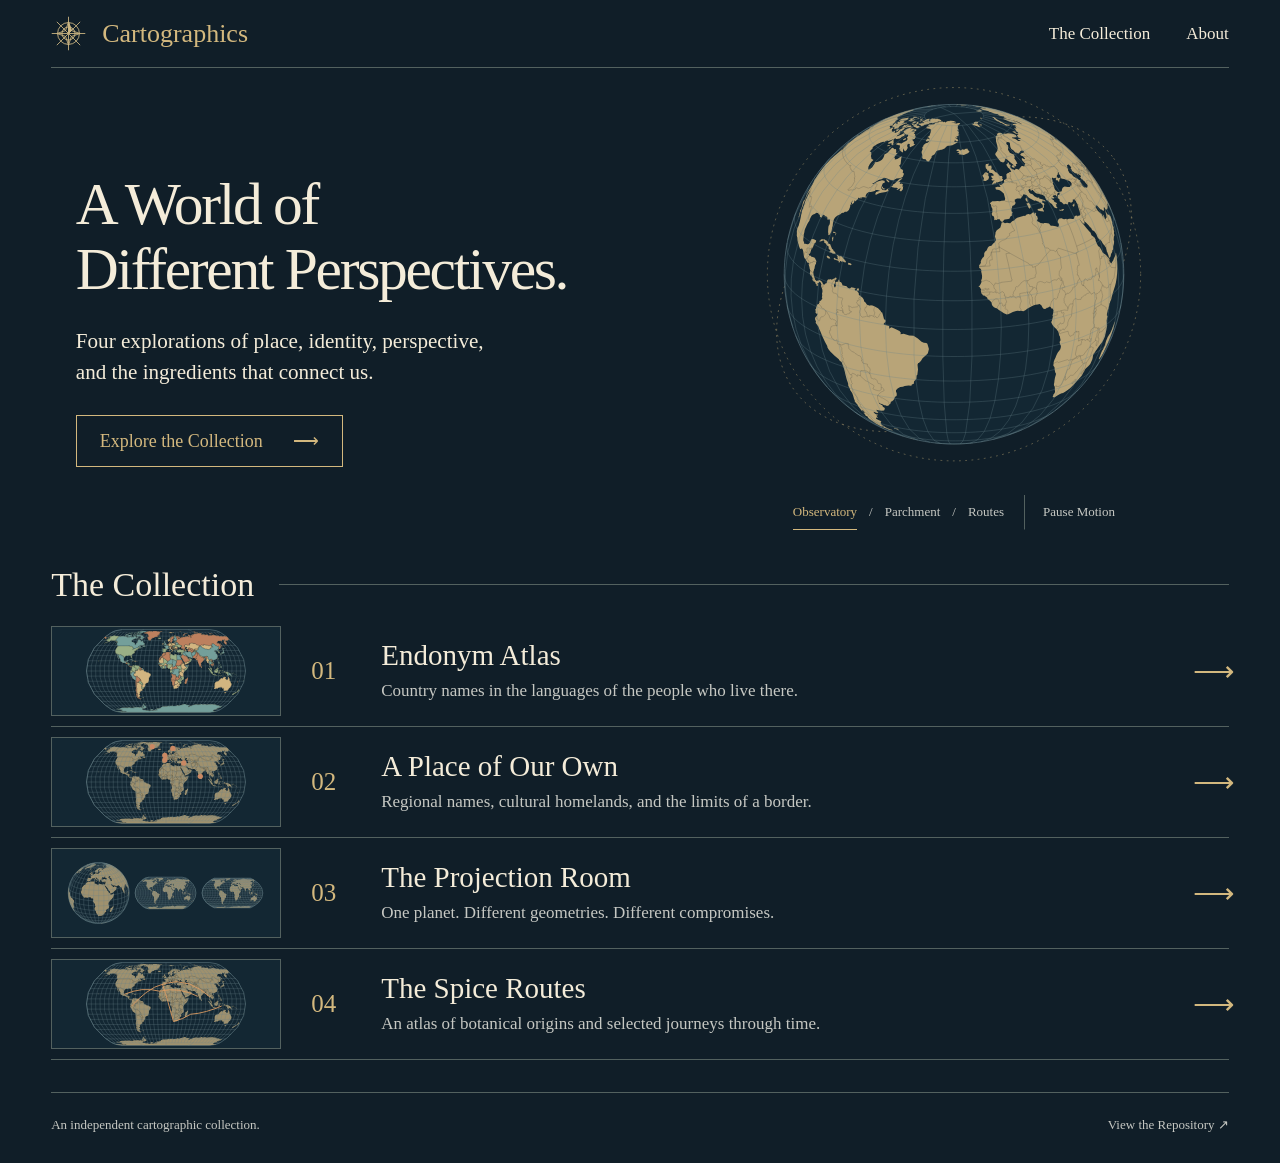
==== index.html @ 5b0f0209 "add maps + landing page" ====
<!doctype html><html lang="en"><head><meta charset="utf-8"><meta name="viewport" content="width=device-width,initial-scale=1"><meta http-equiv="refresh" content="0;url=cartographics/index.html"><title>Cartographics</title></head><body><a href="cartographics/index.html">Open Cartographics</a></body></html>
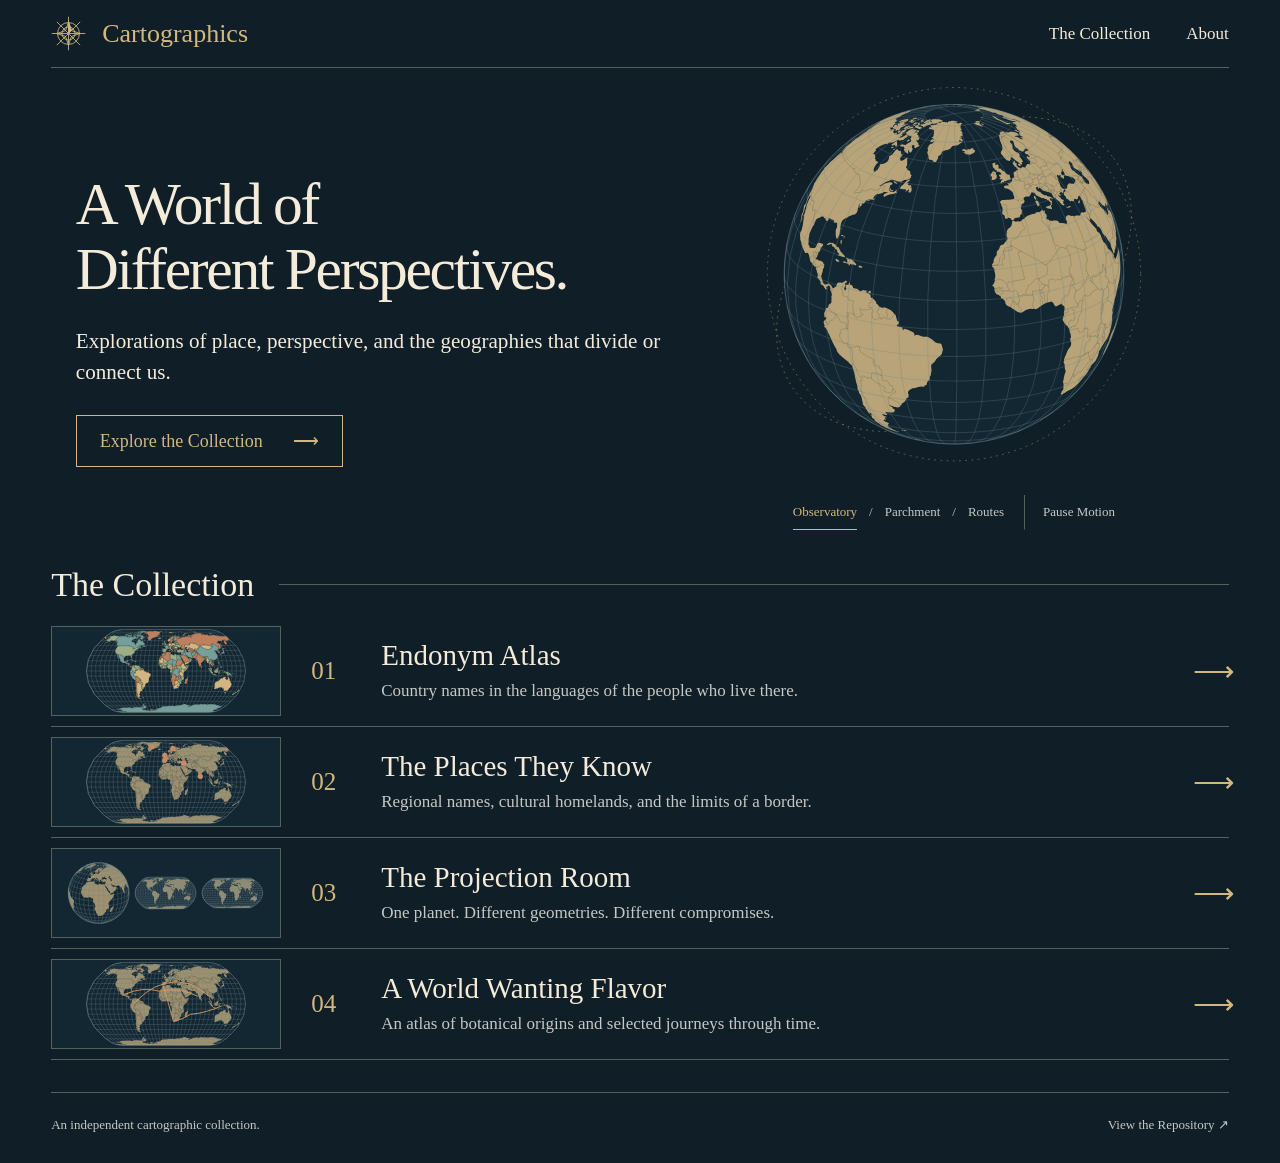
==== commit f3068efc: "Publish Cartographics from b2bf59e74c330d62f6dec5c81b1e048f6fdd2371" ====
--- a/index.html
+++ b/index.html
@@ -1 +1,28 @@
-<!doctype html><html lang="en"><head><meta charset="utf-8"><meta name="viewport" content="width=device-width,initial-scale=1"><meta http-equiv="refresh" content="0;url=cartographics/index.html"><title>Cartographics</title></head><body><a href="cartographics/index.html">Open Cartographics</a></body></html>
+<!doctype html>
+<html lang="en" data-theme="observatory">
+<head>
+  <meta charset="utf-8"><meta name="viewport" content="width=device-width, initial-scale=1">
+  <meta name="description" content="Four independent interactive atlases exploring local names, regional identities, map projections, and the histories of culinary plants.">
+  <meta name="theme-color" content="#101e28"><title>Cartographics — A Collection of Maps</title>
+  <link rel="icon" href="assets/compass.svg" type="image/svg+xml"><link rel="stylesheet" href="styles.css">
+  <script defer src="assets/vendor/d3.min.js"></script><script defer src="assets/vendor/topojson-client.min.js"></script><script defer src="assets/data/world.js"></script><script defer src="assets/geo.js"></script><script defer src="app.js"></script>
+</head>
+<body>
+  <a class="skip" href="#collection">Skip to the Collection</a>
+  <div class="page">
+    <header class="masthead"><a class="brand" href="index.html"><img src="assets/compass.svg" width="35" height="35" alt="">Cartographics</a><nav aria-label="Main"><a href="#collection">The Collection</a><a href="#about">About</a></nav></header>
+    <main>
+      <section class="hero" aria-labelledby="title">
+        <div class="hero-copy"><h1 id="title">A World of<br>Different Perspectives.</h1><p>Explorations of place, perspective, and the geographies that divide or connect us.</p><a class="explore" href="#collection">Explore the Collection <span aria-hidden="true">⟶</span></a></div>
+        <div class="globe-column"><div class="globe-frame"><svg id="globe" viewBox="0 0 540 480" role="img" aria-label="A revolving globe with geographic continents and a latitude–longitude grid"></svg><span class="globe-hint">Drag to turn the earth</span></div><div class="theme-controls" role="group" aria-label="Cartographic Style"><button data-theme="observatory" aria-pressed="true">Observatory</button><span aria-hidden="true">/</span><button data-theme="parchment" aria-pressed="false">Parchment</button><span aria-hidden="true">/</span><button data-theme="routes" aria-pressed="false">Routes</button><button id="motion" class="motion" aria-pressed="false">Pause Motion</button></div></div>
+      </section>
+      <section id="collection" class="collection" aria-labelledby="collection-title"><div class="section-heading"><h2 id="collection-title">The Collection</h2><span></span></div>
+        <a class="map-row" href="endonym-atlas/index.html"><svg class="preview" data-preview="endonyms" viewBox="0 0 230 100" aria-hidden="true"></svg><span class="number">01</span><div><h3>Endonym Atlas</h3><p>Country names in the languages of the people who live there.</p></div><span class="row-arrow" aria-hidden="true">⟶</span></a>
+        <a class="map-row" href="regional-endonyms/index.html"><svg class="preview" data-preview="regions" viewBox="0 0 230 100" aria-hidden="true"></svg><span class="number">02</span><div><h3>The Places They Know</h3><p>Regional names, cultural homelands, and the limits of a border.</p></div><span class="row-arrow" aria-hidden="true">⟶</span></a>
+        <a class="map-row" href="projection-room/index.html"><svg class="preview" data-preview="projections" viewBox="0 0 230 100" aria-hidden="true"></svg><span class="number">03</span><div><h3>The Projection Room</h3><p>One planet. Different geometries. Different compromises.</p></div><span class="row-arrow" aria-hidden="true">⟶</span></a>
+        <a class="map-row" href="spice-routes/index.html"><svg class="preview" data-preview="spices" viewBox="0 0 230 100" aria-hidden="true"></svg><span class="number">04</span><div><h3>A World Wanting Flavor</h3><p>An atlas of botanical origins and selected journeys through time.</p></div><span class="row-arrow" aria-hidden="true">⟶</span></a>
+      </section>
+      <section id="about" class="about"><h2>Every map is a point of view.</h2><p>These independent experiments explore how names, geometry, and histories change our view of the world. Each atlas includes its own sources and limitations, and runs entirely in your browser. The three newest maps are curated prototypes, not comprehensive inventories.</p><a href="LICENSES.md">Credits &amp; Licenses ↗</a></section>
+    </main><footer>An independent cartographic collection. <a href="https://github.com/ColinConwell/Cartographics">View the Repository ↗</a></footer>
+  </div><noscript><p class="no-script">The atlas links work without JavaScript. Enable JavaScript to explore interactive maps and themes.</p></noscript>
+</body></html>
--- a/styles.css
+++ b/styles.css
@@ -0,0 +1,10 @@
+:root{color-scheme:dark;--bg:#101e28;--text:#f4ecd9;--muted:#c6c8c3;--accent:#d3b87e;--line:#53615f;--land:#b8a478;--grid:#68828a;--ocean:#132733;--wash:rgba(211,184,126,.055)}
+*{box-sizing:border-box}html{scroll-behavior:smooth;scroll-padding-top:24px}body{margin:0;background:var(--bg);color:var(--text);font-family:Georgia,'Times New Roman',serif;transition:background .35s,color .35s}a{color:inherit}button,input,select{font:inherit}button,a{-webkit-tap-highlight-color:transparent}a:focus-visible,button:focus-visible,input:focus-visible,select:focus-visible,summary:focus-visible{outline:2px solid var(--accent);outline-offset:5px}.skip{position:absolute;top:-80px;z-index:10;padding:15px;background:var(--bg)}.skip:focus{top:10px}.page{max-width:1440px;margin:auto;padding:0 4%}.masthead{display:flex;justify-content:space-between;align-items:center;min-height:80px;border-bottom:1px solid var(--line)}.brand{display:flex;align-items:center;gap:16px;font-size:26px;text-decoration:none;color:var(--accent)}nav{display:flex;gap:36px}nav a{text-decoration:none;font-size:17px}nav a:hover{color:var(--accent)}.hero{display:grid;grid-template-columns:1.12fr 1fr;align-items:center;min-height:550px;gap:12px}.hero-copy{padding-left:4%}h1{font-size:clamp(42px,4.65vw,70px);font-weight:400;line-height:1.09;letter-spacing:-2.3px;margin:18px 0 24px}.hero-copy p{font-size:clamp(18px,1.65vw,24px);line-height:1.45;margin:0 0 28px;color:var(--text)}.explore{display:inline-flex;gap:30px;align-items:center;border:1px solid var(--accent);padding:14px 23px;color:var(--accent);text-decoration:none;font-size:18px;transition:background .2s}.explore:hover{background:var(--wash)}.globe-column{min-width:0}.globe-frame{position:relative;max-width:550px;margin:auto}#globe{display:block;width:100%;cursor:grab;touch-action:pan-y}#globe:active{cursor:grabbing}.globe-hint{font:11px system-ui;letter-spacing:.1em;position:absolute;bottom:4px;left:0;right:0;text-align:center;color:var(--muted);opacity:0;transition:opacity .2s}.globe-frame:hover .globe-hint{opacity:1}.ocean{fill:var(--ocean);stroke:var(--grid);stroke-width:.65}.land{fill:var(--land)}.borders{fill:none;stroke:var(--bg);stroke-width:.35;opacity:.5}.graticule{fill:none;stroke:var(--grid);stroke-width:.55;opacity:.6}.orbit{fill:none;stroke:var(--accent);stroke-width:.65;stroke-dasharray:2 5;opacity:.7}.globe-route{stroke:var(--accent);stroke-width:1.5;fill:none;stroke-dasharray:5 4}.route-dot{fill:var(--text)}.theme-controls{display:flex;justify-content:center;align-items:center;gap:12px;font-size:13px;white-space:nowrap;padding:0 0 24px;color:var(--muted)}.theme-controls button{cursor:pointer;color:inherit;border:0;padding:9px 0;background:none;border-bottom:1px solid transparent;font-size:13px}.theme-controls button[aria-pressed=true]:not(.motion){color:var(--accent);border-color:var(--accent)}.theme-controls .motion{margin-left:8px;padding-left:18px;border-left:1px solid var(--line)}.section-heading{display:flex;align-items:center;gap:25px;margin:12px 0 12px}.section-heading h2{font-weight:400;font-size:34px;margin:0;white-space:nowrap}.section-heading span{height:1px;background:var(--line);flex:1}.map-row{display:grid;grid-template-columns:230px 40px 1fr 36px;gap:30px;align-items:center;padding:14px 0;border-bottom:1px solid var(--line);text-decoration:none;transition:background .2s,transform .2s}.map-row:hover{background:var(--wash);transform:translateX(4px)}.preview{display:block;width:230px;height:100px;border:1px solid var(--line);background:var(--ocean)}.number{font-size:25px;color:var(--accent)}.map-row h3{font-size:29px;font-weight:400;margin:0 0 7px}.map-row p{font-size:17px;line-height:1.4;margin:0;color:var(--muted)}.row-arrow{font-size:29px;color:var(--accent)}.about{display:grid;grid-template-columns:1fr 1.2fr;gap:18px 60px;padding:48px 0 36px}.about h2{font-size:30px;line-height:1.2;font-weight:400;margin:0}.about p{font-size:16px;line-height:1.65;margin:0;color:var(--muted)}.about a{color:var(--accent);font-size:14px}.about:not(:target){display:none}footer{display:flex;justify-content:space-between;border-top:1px solid var(--line);margin-top:32px;padding:24px 0 30px;font-size:13px;color:var(--muted)}footer a{text-decoration:none}.no-script{padding:20px}.preview .land{opacity:.85}
+html[data-theme=parchment]{color-scheme:light;--bg:#eee4ce;--text:#42392a;--muted:#685d49;--accent:#846335;--line:#b7a988;--land:#9a966d;--grid:#a29170;--ocean:#e7dcc4;--wash:rgba(114,81,33,.05)}html[data-theme=parchment] body{background-image:url('assets/paper.svg')}html[data-theme=routes]{--bg:#0c2729;--text:#eceddc;--muted:#b7cbc4;--accent:#e3ab75;--line:#446568;--land:#6e9992;--grid:#47706d;--ocean:#0d3134;--wash:rgba(131,186,175,.07)}
+@media(min-width:1600px){.hero{min-height:580px}}@media(max-width:1050px){.page{padding:0 4%}.hero{min-height:500px}.hero-copy{padding:0}.theme-controls{gap:7px;font-size:11px}.theme-controls button{font-size:11px}.theme-controls .motion{padding-left:10px;margin-left:2px}.map-row{grid-template-columns:180px 30px 1fr 30px;gap:22px}.preview{width:180px;height:90px}.map-row h3{font-size:25px}.map-row p{font-size:15px}h1{letter-spacing:-1.5px}}
+@media(max-width:700px){.page{padding:0 6%}.masthead{min-height:70px}.brand{font-size:21px;gap:8px}.brand img{width:28px}nav{gap:18px}nav a{font-size:13px}.hero{grid-template-columns:1fr;gap:0;padding-top:32px}.hero-copy{padding:0}h1{font-size:clamp(38px,8.6vw,56px);letter-spacing:-1.5px;margin:0 0 20px}.hero-copy p{font-size:18px}.desktop-break{display:none}.explore{font-size:16px;padding:12px 18px}.globe-frame{max-width:360px}.theme-controls{padding-bottom:26px;gap:9px}.theme-controls button{font-size:12px}.section-heading h2{font-size:29px}.map-row{grid-template-columns:92px 1fr 20px;gap:15px;padding:20px 0}.preview{width:92px;height:78px}.number{display:none}.map-row h3{font-size:22px}.map-row p{font-size:14px}.row-arrow{font-size:23px}.about{grid-template-columns:1fr;gap:20px}footer{font-size:12px;gap:20px;line-height:1.5}.theme-controls .motion{padding-left:12px}}
+@media(prefers-reduced-motion:reduce){html{scroll-behavior:auto}*,*::before,*::after{transition:none!important;animation:none!important}}
+/* Compact the opening composition and retain usable controls on small phones. */
+@media(min-width:701px){.masthead{min-height:68px}.hero{min-height:480px}}
+@media(max-width:360px){.brand{font-size:18px}.brand img{width:24px}nav{gap:12px}nav a{font-size:12px}.theme-controls{flex-wrap:wrap}.theme-controls .motion{flex-basis:100%;border-left:0;margin:0;padding:4px 0}}
+@media(min-width:701px){.globe-frame{max-width:480px}.map-row{padding:10px 0}.preview{height:90px}}
